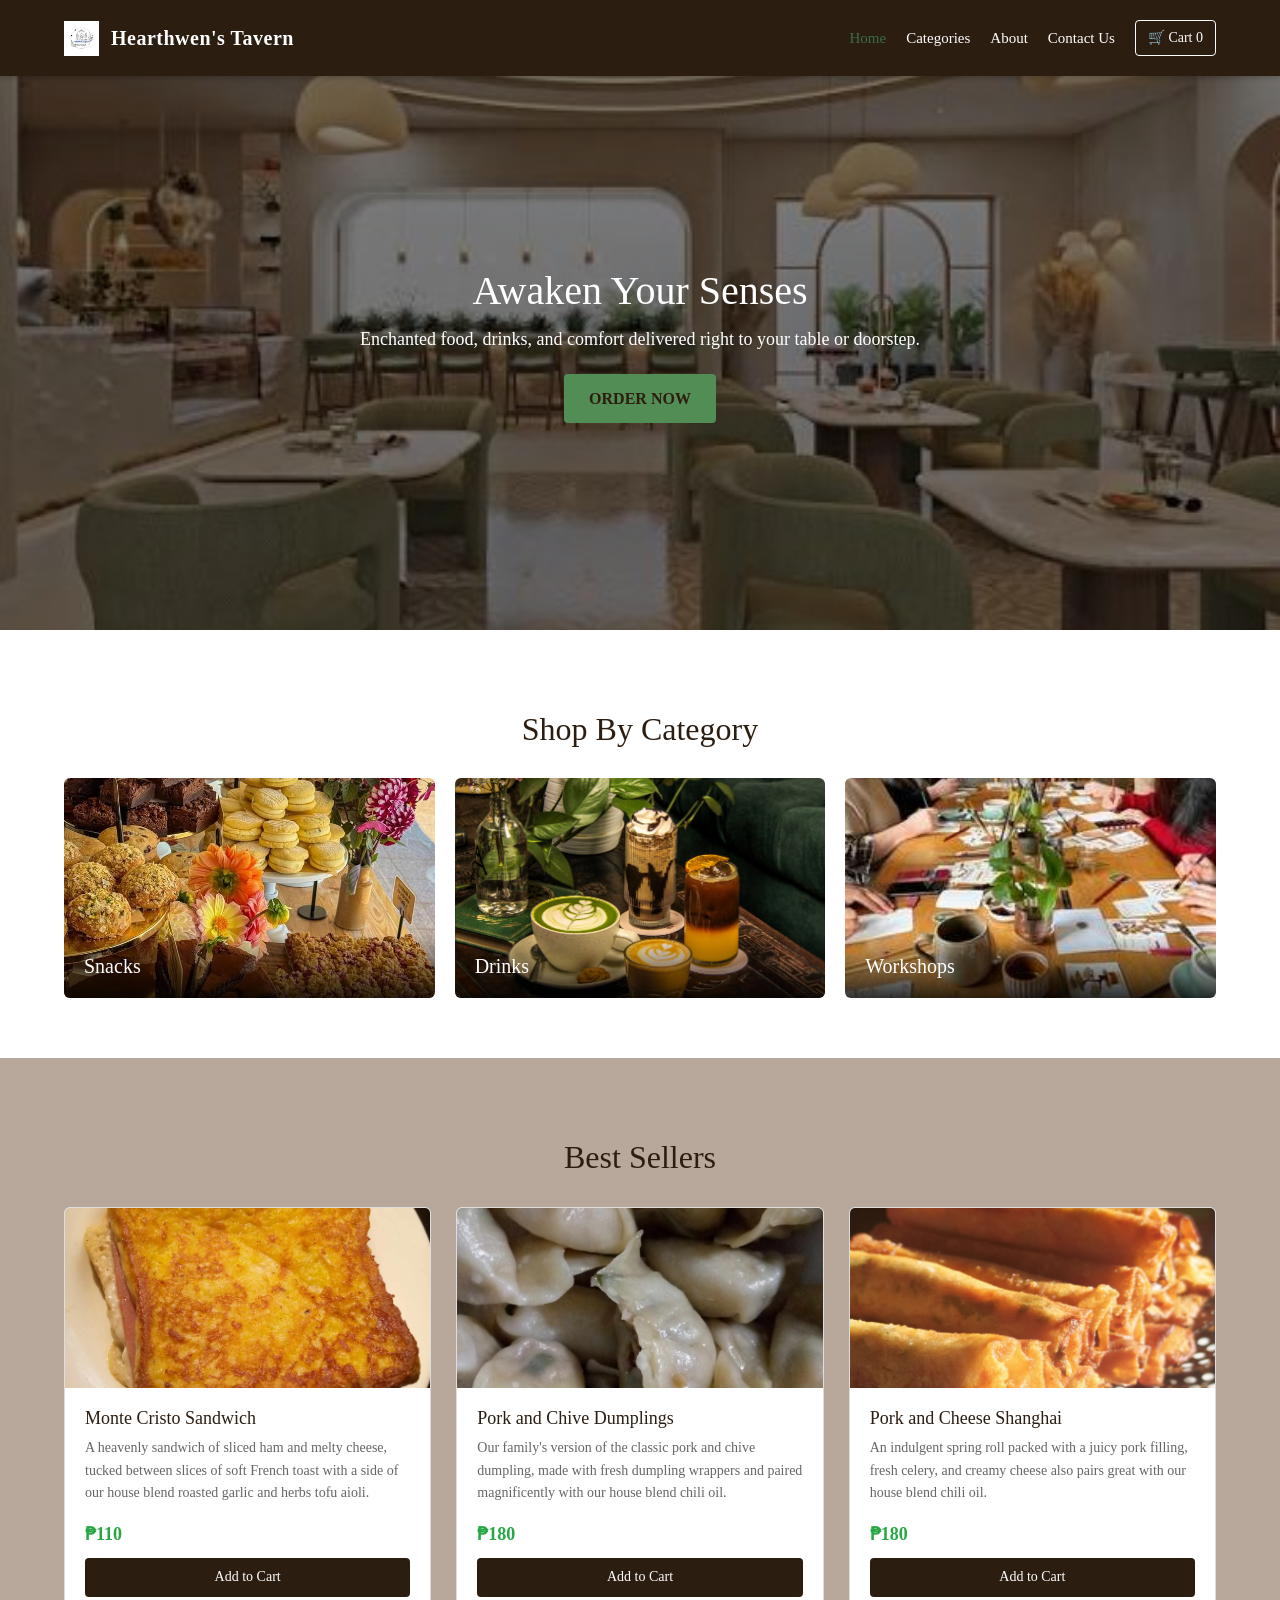
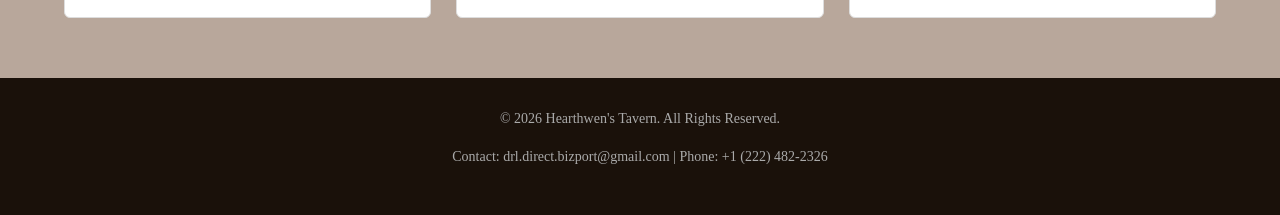
==== index.html @ c101f8cf "Add files via upload" ====
<!DOCTYPE html>
<html lang="en">
<head>
    <meta charset="UTF-8">
    <meta name="viewport" content="width=device-width, initial-scale=1.0">
    <title>Hearthwen's Tavern - Home</title>
    <link href="https://cdn.jsdelivr.net/npm/bootstrap@5.3.3/dist/css/bootstrap.min.css" rel="stylesheet">
    <link rel="stylesheet" href="paganda.css">
</head>
<body>

    <header> 
        <a href="index.html" class="logo-container text-decoration-none">
            <img src="Assets/Updated Logo May 22, 2024.png" alt="Hearthwen's Tavern Logo" class="logo-img" onerror="this.style.display='none'">
            <span class="logo-text">Hearthwen's Tavern</span>
        </a>
        <nav>
            <a href="index.html" class="active">Home</a>
            <a href="categories.html">Categories</a>
            <a href="about.html">About</a>
            <a href="contact-us.html">Contact Us</a>
            <button id="cart-btn" data-bs-toggle="modal" data-bs-target="#cartModal">
                🛒 Cart <span id="cart-count">0</span>
            </button>
        </nav>
    </header>

    <section class="hero" id="home">
        <div class="hero-content">
            <h2>Awaken Your Senses</h2>
            <p>Enchanted food, drinks, and comfort delivered right to your table or doorstep.</p>
            <a href="categories.html" class="btn-primary">ORDER NOW</a>
        </div>
    </section>

    <section class="section-container" id="categories">
        <h2>Shop By Category</h2>
        <div class="category-grid">
            <a href="categories.html#snacks" class="cat-card" style="background-image: url('Assets/snacks.jpg');">
                <div class="cat-overlay"><h3>Snacks</h3></div>
            </a>
            <a href="categories.html#drinks" class="cat-card" style="background-image: url('Assets/drinks.jpg');">
                <div class="cat-overlay"><h3>Drinks</h3></div>
            </a>
            <a href="categories.html#workshops" class="cat-card" style="background-image: url('Assets/Workshop.jpg');">
                <div class="cat-overlay"><h3>Workshops</h3></div>
            </a>
        </div>
    </section>

    <section class="section-container bg-alt" id="featured">
        <h2>Best Sellers</h2>
        <div class="product-grid">
            <div class="product-card">
                <img src="Assets/Monte Cristo Glam Shot Top View.jpg" alt="Monte Cristo Sandwich" class="product-img">
                <div class="product-info">
                    <h3>Monte Cristo Sandwich</h3>
                    <p>A heavenly sandwich of sliced ham and melty cheese, tucked between slices of soft French toast with a side of our house blend roasted garlic and herbs tofu aioli.</p>
                    <span class="price">₱110</span>
                    <button class="btn-sm add-to-cart" data-name="Monte Cristo Sandwich" data-price="110">Add to Cart</button>
                </div>
            </div>
            <div class="product-card">
                <img src="Assets/House Dumplings.jpg" alt="Pork and Chive Dumplings" class="product-img">
                <div class="product-info">
                    <h3>Pork and Chive Dumplings</h3>
                    <p>Our family's version of the classic pork and chive dumpling, made with fresh dumpling wrappers and paired magnificently with our house blend chili oil.</p>
                    <span class="price">₱180</span>
                    <button class="btn-sm add-to-cart" data-name="Pork and Chive Dumplings" data-price="180">Add to Cart</button>
                </div>
            </div>
            <div class="product-card">
                <img src="Assets/Shanghai v2.jpg" alt="Pork and Cheese Shanghai" class="product-img">
                <div class="product-info">
                    <h3>Pork and Cheese Shanghai</h3>
                    <p>An indulgent spring roll packed with a juicy pork filling, fresh celery, and creamy cheese also pairs great with our house blend chili oil.</p>
                    <span class="price">₱180</span>
                    <button class="btn-sm add-to-cart" data-name="Pork and Cheese Shanghai" data-price="180">Add to Cart</button>
                </div>
            </div>
        </div>
    </section>

    <footer id="contact">
        <p>&copy; 2026 Hearthwen's Tavern. All Rights Reserved.</p>
        <p>Contact: drl.direct.bizport@gmail.com | Phone: +1 (222) 482-2326</p>
    </footer>

    <div class="modal fade" id="cartModal" tabindex="-1" aria-labelledby="cartModalLabel" aria-hidden="true">
        <div class="modal-dialog">
            <div class="modal-content text-dark">
                <div class="modal-header">
                    <h5 class="modal-title" id="cartModalLabel">Your Shopping Cart</h5>
                    <button type="button" class="btn-close" data-bs-dismiss="modal" aria-label="Close"></button>
                </div>
                <div class="modal-body text-start">
                    <ul id="cart-items-list" class="list-group mb-3">
                        <li class="list-group-item text-muted">Your cart is currently empty.</li>
                    </ul>
                    <div class="fw-bold text-end">Total: <span id="cart-total">₱0</span></div>
                </div>
                <div class="modal-footer">
                    <button type="button" class="btn btn-secondary" data-bs-dismiss="modal">Continue Shopping</button>
                    <button type="button" class="btn btn-success" onclick="alert('Checkout simulated successfully!')">Proceed to Checkout</button>
                </div>
            </div>
        </div>
    </div>

    <script src="https://cdn.jsdelivr.net/npm/bootstrap@5.3.3/dist/js/bootstrap.bundle.min.js"></script>
    <script src="js/main.js" defer></script>
</body>
</html>
---- paganda.css ----
* {
    margin: 0;
    padding: 0;
    box-sizing: border-box;
    font-family: 'Times New Roman', Times, serif;
}

html {
    scroll-behavior: smooth;
}

body {
    color: #333;
    line-height: 1.6;
    background-color: #fff; 
}

/* Header & Navigation matching Hearthwen's Tavern */
header {
    background-color: #2c1d11;
    display: flex;
    justify-content: space-between;
    align-items: center;
    padding: 20px 5%;
    position: fixed;
    top: 0;
    left: 0;
    width: 100%;
    z-index: 1000;
    box-shadow: 0 2px 5px rgba(0,0,0,0.2);
}

.logo-container {
    display: flex;
    align-items: center;
    gap: 12px;
    text-decoration: none; 
}

.logo-img {
    height: 35px;
    max-height: 40px;
    width: auto;
    object-fit: contain;
    display: block;
}

.logo-text {
    color: #fff;
    font-size: 20px;
    font-weight: bold;
    letter-spacing: 0.5px;
}

nav {
    display: flex;
    align-items: center;
    gap: 20px;
}

nav a {
    color: #fff;
    text-decoration: none;
    font-size: 15px;
    transition: color 0.3s;
}

nav a:hover,
nav a.active {
    color: #396c4a;
}

/* Cart Button in Nav */
#cart-btn {
    background: none;
    border: 1px solid #fff;
    color: #fff;
    padding: 6px 12px;
    border-radius: 4px;
    cursor: pointer;
    font-size: 14px;
}

#cart-btn:hover {
    background-color: #396c4a;
    border-color: #396c4a;
}


.hero {
    background: linear-gradient(rgba(0, 0, 0, 0.5), rgba(0, 0, 0, 0.5)), url('Assets/cafe.interior.jpg');
    background-size: cover;
    background-position: center;
    background-repeat: no-repeat;
    color: white;
    text-align: center;
    padding: 160px 20px 100px 20px;
    min-height: 70vh;
    display: flex;
    flex-direction: column;
    justify-content: center;
    align-items: center;
}

.hero-content {
    display: flex;
    flex-direction: column;
    align-items: center;
    justify-content: center;
    margin: 0 auto;
}

.hero h2 {
    font-size: 40px;
    margin-bottom: 10px;
}

.hero p {
    font-size: 18px;
    margin-bottom: 20px;
    max-width: 600px;
}

.btn-primary {
    background-color: #538d56;
    border: none;
    color: #2c1d11;
    padding: 12px 25px;
    text-decoration: none;
    font-weight: bold;
    border-radius: 4px;
    transition: background 0.3s;
}

.btn-primary:hover {
    background-color: #faedcd;
}

/* Section Containers */
.section-container {
    padding: 80px 5% 60px 5%;
    text-align: center;
}

.section-container h2 {
    margin-bottom: 30px;
    font-size: 32px;
    color: #2c1d11;
}

.bg-alt {
    background-color: #b8a79b;
}

.category-grid {
    display: grid;
    grid-template-columns: repeat(auto-fit, minmax(250px, 1fr));
    gap: 20px;
}

.cat-card {
    background-size: cover;
    background-position: center;
    height: 220px;
    border-radius: 6px;
    overflow: hidden;
    position: relative;
    display: flex;
    align-items: flex-end;
    text-decoration: none;
    transition: transform 0.3s ease;
}

.cat-card:hover {
    transform: translateY(-4px);
}

.cat-overlay {
    background: linear-gradient(transparent, rgba(0, 0, 0, 0.8));
    width: 100%;
    padding: 20px;
    color: white;
    text-align: left;
}

.cat-overlay h3 {
    font-size: 20px;
    margin: 0;
}

/* Product Grid */
.product-grid {
    display: grid;
    grid-template-columns: repeat(auto-fit, minmax(280px, 1fr));
    gap: 25px;
}

.product-card {
    background: white;
    border: 1px solid #ddd;
    border-radius: 6px;
    overflow: hidden;
    text-align: left;
    display: flex;
    flex-direction: column;
    height: 100%;
}

.product-img {
    width: 100%;
    height: 180px;
    object-fit: cover;
}

.product-info {
    padding: 20px;
    display: flex;
    flex-direction: column;
    flex-grow: 1;
    justify-content: space-between;
}

.product-card h3 {
    font-size: 18px;
    margin-bottom: 8px;
    color: #2c1d11;
}

.product-card p {
    color: #666;
    font-size: 14px;
    margin-bottom: 15px;
}

.price {
    font-weight: bold;
    color: #28a745;
    font-size: 18px;
    margin-bottom: 10px;
    display: block;
}

.btn-sm {
    background-color: #2c1d11;
    color: white;
    padding: 8px 12px;
    text-decoration: none;
    text-align: center;
    border-radius: 4px;
    font-size: 14px;
    border: none;
    display: inline-block;
    cursor: pointer;
}

.btn-sm:hover {
    background-color: #396c4a;
    color: white;
}

/* About Us Layout */
.about-flex {
    display: flex;
    gap: 40px;
    align-items: center;
    text-align: left;
}

.about-text, .about-box {
    flex: 1;
}

.about-box {
    background: #247655;
    padding: 30px;
    border-radius: 6px;
    border-left: 5px solid #1c3a20;
    color: white;
}

.about-box h3 {
    color: #faedcd;
    margin-bottom: 15px;
}

.about-box p {
    color: #f8f9fa;
    font-size: 15px;
    line-height: 1.6;
}

.about-features-grid {
    display: grid;
    grid-template-columns: repeat(auto-fit, minmax(280px, 1fr));
    gap: 25px;
    margin-top: 40px;
    text-align: left;
}

.feature-card {
    background: #ffffff;
    border: 1px solid #ddd;
    border-radius: 6px;
    padding: 25px;
    box-shadow: 0 2px 5px rgba(0,0,0,0.05);
}

.feature-card h4 {
    color: #2c1d11;
    font-size: 18px;
    margin-bottom: 10px;
}

.feature-card p {
    color: #666;
    font-size: 14px;
}

/* Footer */
footer {
    background-color: #1a110a;
    color: #aaa;
    text-align: center;
    padding: 30px 20px;
    font-size: 14px;
}

footer p + p {
    margin-top: 5px;
}

@media (max-width: 768px) {
    header {
        flex-direction: column;
        gap: 15px;
        padding: 15px;
    }
    nav {
        flex-wrap: wrap;
        justify-content: center;
        gap: 12px;
    }
    .about-flex {
        flex-direction: column;
    }
    .hero {
        padding-top: 180px;
    }
    .hero h2 {
        font-size: 32px;
    }
}
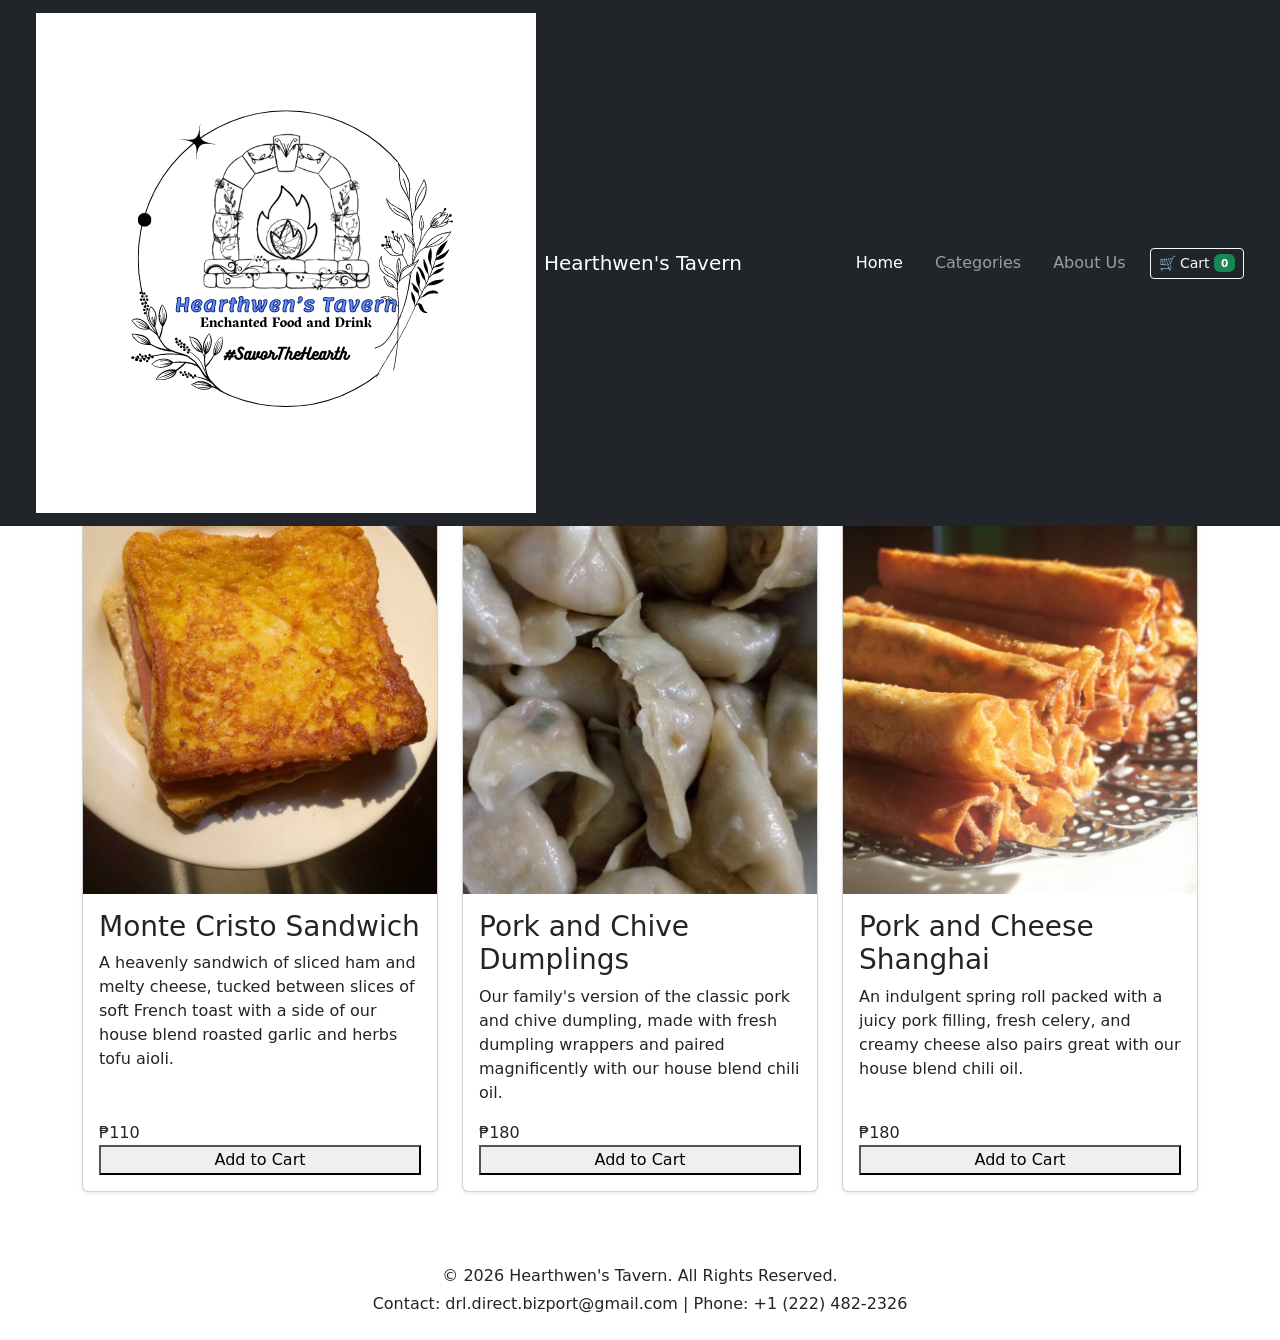
==== commit 0d0b3b11: "Add files via upload" ====
--- a/index.html
+++ b/index.html
@@ -5,85 +5,111 @@
     <meta name="viewport" content="width=device-width, initial-scale=1.0">
     <title>Hearthwen's Tavern - Home</title>
     <link href="https://cdn.jsdelivr.net/npm/bootstrap@5.3.3/dist/css/bootstrap.min.css" rel="stylesheet">
-    <link rel="stylesheet" href="paganda.css">
+    <link rel="stylesheet" href="css/paganda.css">
 </head>
 <body>
 
-    <header> 
-        <a href="index.html" class="logo-container text-decoration-none">
-            <img src="Assets/Updated Logo May 22, 2024.png" alt="Hearthwen's Tavern Logo" class="logo-img" onerror="this.style.display='none'">
-            <span class="logo-text">Hearthwen's Tavern</span>
-        </a>
-        <nav>
-            <a href="index.html" class="active">Home</a>
-            <a href="categories.html">Categories</a>
-            <a href="about.html">About</a>
-            <a href="contact-us.html">Contact Us</a>
-            <button id="cart-btn" data-bs-toggle="modal" data-bs-target="#cartModal">
-                🛒 Cart <span id="cart-count">0</span>
-            </button>
+    <header>
+        <nav class="navbar navbar-expand-lg navbar-dark bg-dark fixed-top px-4">
+            <div class="container-fluid">
+                <a href="index.html" class="navbar-brand logo-container text-decoration-none d-flex align-items-center gap-2">
+                    <img src="Assets/Updated Logo May 22, 2024.png" alt="Hearthwen's Tavern Logo" class="logo-img" onerror="this.style.display='none'">
+                    <span class="logo-text">Hearthwen's Tavern</span>
+                </a>
+                
+                <button class="navbar-toggler" type="button" data-bs-toggle="collapse" data-bs-target="#navbarNav" aria-controls="navbarNav" aria-expanded="false" aria-label="Toggle navigation">
+                    <span class="navbar-toggler-icon"></span>
+                </button>
+
+                <div class="collapse navbar-collapse justify-content-end" id="navbarNav">
+                    <ul class="navbar-nav align-items-lg-center gap-3">
+                        <li class="nav-item"><a href="index.html" class="nav-link active">Home</a></li>
+                        <li class="nav-item"><a href="categories.html" class="nav-link">Categories</a></li>
+                        <li class="nav-item"><a href="about.html" class="nav-link">About Us</a></li>
+                        <li class="nav-item">
+                            <button id="cart-btn" class="btn btn-outline-light btn-sm" data-bs-toggle="modal" data-bs-target="#cartModal">
+                                🛒 Cart <span id="cart-count" class="badge bg-success">0</span>
+                            </button>
+                        </li>
+                    </ul>
+                </div>
+            </div>
         </nav>
     </header>
 
     <section class="hero" id="home">
-        <div class="hero-content">
+        <div class="hero-content text-center">
             <h2>Awaken Your Senses</h2>
             <p>Enchanted food, drinks, and comfort delivered right to your table or doorstep.</p>
             <a href="categories.html" class="btn-primary">ORDER NOW</a>
         </div>
     </section>
 
-    <section class="section-container" id="categories">
-        <h2>Shop By Category</h2>
-        <div class="category-grid">
-            <a href="categories.html#snacks" class="cat-card" style="background-image: url('Assets/snacks.jpg');">
-                <div class="cat-overlay"><h3>Snacks</h3></div>
-            </a>
-            <a href="categories.html#drinks" class="cat-card" style="background-image: url('Assets/drinks.jpg');">
-                <div class="cat-overlay"><h3>Drinks</h3></div>
-            </a>
-            <a href="categories.html#workshops" class="cat-card" style="background-image: url('Assets/Workshop.jpg');">
-                <div class="cat-overlay"><h3>Workshops</h3></div>
-            </a>
+    <section class="section-container container py-5" id="categories">
+        <h2 class="text-center mb-4">Shop By Category</h2>
+        <div class="row g-4">
+            <div class="col-md-4">
+                <a href="categories.html#snacks" class="cat-card d-block" style="background-image: url('Assets/snacks.jpg');">
+                    <div class="cat-overlay"><h3>Snacks</h3></div>
+                </a>
+            </div>
+            <div class="col-md-4">
+                <a href="categories.html#drinks" class="cat-card d-block" style="background-image: url('Assets/drinks.jpg');">
+                    <div class="cat-overlay"><h3>Drinks</h3></div>
+                </a>
+            </div>
+            <div class="col-md-4">
+                <a href="categories.html#workshops" class="cat-card d-block" style="background-image: url('Assets/Workshop.jpg');">
+                    <div class="cat-overlay"><h3>Workshops</h3></div>
+                </a>
+            </div>
         </div>
     </section>
 
-    <section class="section-container bg-alt" id="featured">
-        <h2>Best Sellers</h2>
-        <div class="product-grid">
-            <div class="product-card">
-                <img src="Assets/Monte Cristo Glam Shot Top View.jpg" alt="Monte Cristo Sandwich" class="product-img">
-                <div class="product-info">
-                    <h3>Monte Cristo Sandwich</h3>
-                    <p>A heavenly sandwich of sliced ham and melty cheese, tucked between slices of soft French toast with a side of our house blend roasted garlic and herbs tofu aioli.</p>
-                    <span class="price">₱110</span>
-                    <button class="btn-sm add-to-cart" data-name="Monte Cristo Sandwich" data-price="110">Add to Cart</button>
+    <section class="section-container bg-alt container-fluid py-5" id="featured">
+        <h2 class="text-center mb-4">Best Sellers</h2>
+        <div class="container">
+            <div class="row g-4">
+                <div class="col-md-4">
+                    <div class="product-card card h-100 shadow-sm">
+                        <img src="Assets/Monte Cristo Glam Shot Top View.jpg" alt="Monte Cristo Sandwich" class="product-img card-img-top">
+                        <div class="product-info card-body d-flex flex-column">
+                            <h3>Monte Cristo Sandwich</h3>
+                            <p class="flex-grow-1">A heavenly sandwich of sliced ham and melty cheese, tucked between slices of soft French toast with a side of our house blend roasted garlic and herbs tofu aioli.</p>
+                            <span class="price">₱110</span>
+                            <button class="btn-sm add-to-cart mt-auto" data-name="Monte Cristo Sandwich" data-price="110">Add to Cart</button>
+                        </div>
+                    </div>
                 </div>
-            </div>
-            <div class="product-card">
-                <img src="Assets/House Dumplings.jpg" alt="Pork and Chive Dumplings" class="product-img">
-                <div class="product-info">
-                    <h3>Pork and Chive Dumplings</h3>
-                    <p>Our family's version of the classic pork and chive dumpling, made with fresh dumpling wrappers and paired magnificently with our house blend chili oil.</p>
-                    <span class="price">₱180</span>
-                    <button class="btn-sm add-to-cart" data-name="Pork and Chive Dumplings" data-price="180">Add to Cart</button>
+                <div class="col-md-4">
+                    <div class="product-card card h-100 shadow-sm">
+                        <img src="Assets/House Dumplings.jpg" alt="Pork and Chive Dumplings" class="product-img card-img-top">
+                        <div class="product-info card-body d-flex flex-column">
+                            <h3>Pork and Chive Dumplings</h3>
+                            <p class="flex-grow-1">Our family's version of the classic pork and chive dumpling, made with fresh dumpling wrappers and paired magnificently with our house blend chili oil.</p>
+                            <span class="price">₱180</span>
+                            <button class="btn-sm add-to-cart mt-auto" data-name="Pork and Chive Dumplings" data-price="180">Add to Cart</button>
+                        </div>
+                    </div>
                 </div>
-            </div>
-            <div class="product-card">
-                <img src="Assets/Shanghai v2.jpg" alt="Pork and Cheese Shanghai" class="product-img">
-                <div class="product-info">
-                    <h3>Pork and Cheese Shanghai</h3>
-                    <p>An indulgent spring roll packed with a juicy pork filling, fresh celery, and creamy cheese also pairs great with our house blend chili oil.</p>
-                    <span class="price">₱180</span>
-                    <button class="btn-sm add-to-cart" data-name="Pork and Cheese Shanghai" data-price="180">Add to Cart</button>
+                <div class="col-md-4">
+                    <div class="product-card card h-100 shadow-sm">
+                        <img src="Assets/Shanghai v2.jpg" alt="Pork and Cheese Shanghai" class="product-img card-img-top">
+                        <div class="product-info card-body d-flex flex-column">
+                            <h3>Pork and Cheese Shanghai</h3>
+                            <p class="flex-grow-1">An indulgent spring roll packed with a juicy pork filling, fresh celery, and creamy cheese also pairs great with our house blend chili oil.</p>
+                            <span class="price">₱180</span>
+                            <button class="btn-sm add-to-cart mt-auto" data-name="Pork and Cheese Shanghai" data-price="180">Add to Cart</button>
+                        </div>
+                    </div>
                 </div>
             </div>
         </div>
     </section>
 
-    <footer id="contact">
-        <p>&copy; 2026 Hearthwen's Tavern. All Rights Reserved.</p>
-        <p>Contact: drl.direct.bizport@gmail.com | Phone: +1 (222) 482-2326</p>
+    <footer id="contact" class="footer text-center py-4">
+        <p class="mb-1">&copy; 2026 Hearthwen's Tavern. All Rights Reserved.</p>
+        <p class="mb-0">Contact: drl.direct.bizport@gmail.com | Phone: +1 (222) 482-2326</p>
     </footer>
 
     <div class="modal fade" id="cartModal" tabindex="-1" aria-labelledby="cartModalLabel" aria-hidden="true">
